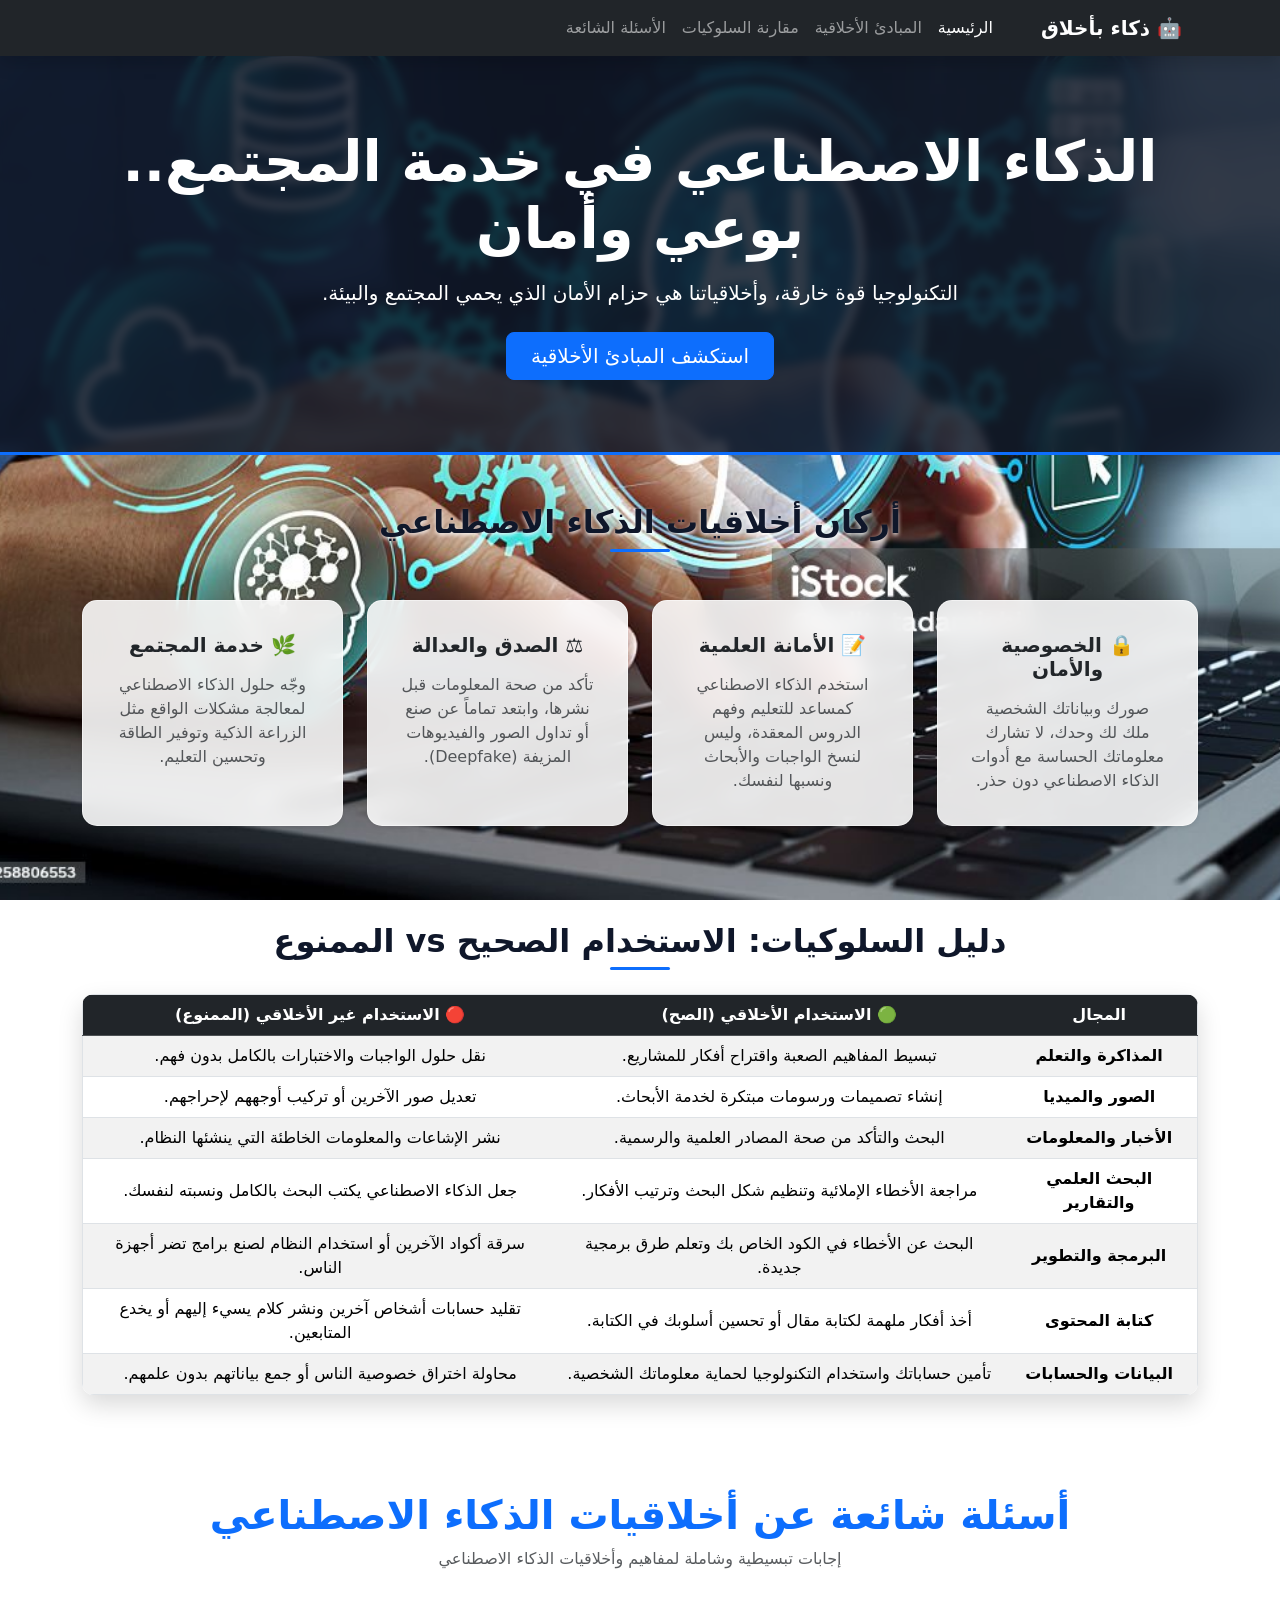
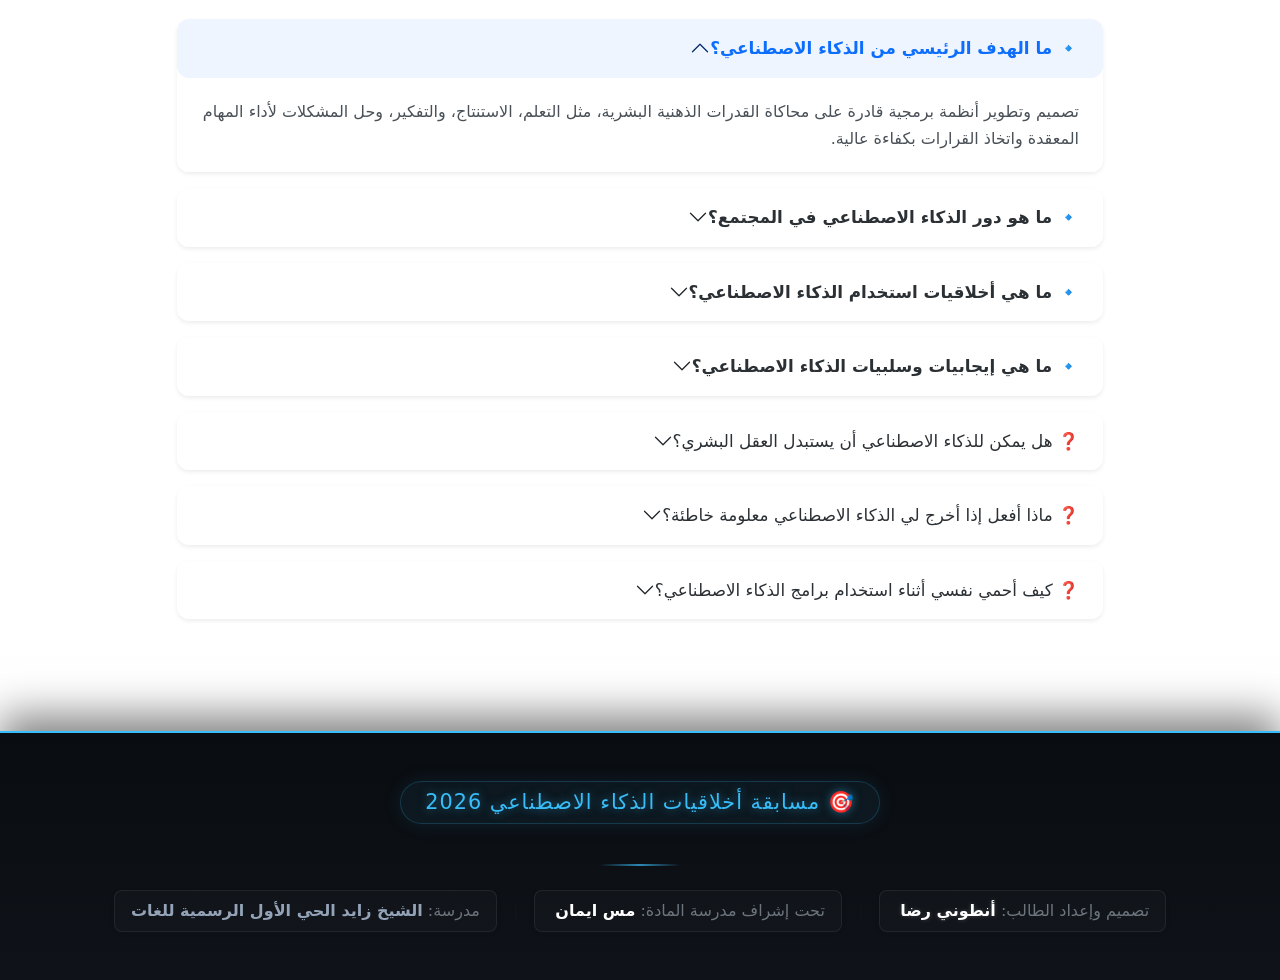
==== index.html @ 87ae719f "Add files via upload" ====
<!DOCTYPE html>
<html lang="ar" dir="rtl">
<head>
    <meta charset="UTF-8">
    <meta name="viewport" content="width=device-width, initial-scale=1.0">
    <title>مسابقة أخلاقيات الذكاء الاصطناعي - ذكاء بأخلاق</title>
    <!-- ملف Bootstrap CSS المحلي -->
    <link rel="stylesheet" href="css/bootstrap.min.css">
    <!-- ملف CSS الخاص بالتعديلات -->
    <link rel="stylesheet" href="style.css">
</head>
<body>

    <!-- 1.(Navbar) -->
    <nav class="navbar navbar-expand-lg navbar-dark bg-dark sticky-top shadow">
        <div class="container">
            <a class="navbar-brand fw-bold">🤖 ذكاء بأخلاق</a>
            <button class="navbar-toggler" type="button" data-bs-toggle="collapse" data-bs-target="#navbarNav">
                <span class="navbar-toggler-icon"></span>
            </button>
            <div class="collapse navbar-collapse" id="navbarNav">
                <ul class="navbar-nav ms-auto">
                    <li class="nav-item"><a class="nav-link active" href="#home">الرئيسية</a></li>
                    <li class="nav-item"><a class="nav-link" href="#principles">المبادئ الأخلاقية</a></li>
                    <li class="nav-item"><a class="nav-link" href="#comparison">مقارنة السلوكيات</a></li>
                    <li class="nav-item"><a class="nav-link" href="#faq">الأسئلة الشائعة</a></li>
                </ul>
            </div>
        </div>
    </nav>

    <!-- 2.(Hero Section) -->
    <header id="home" class="bg-dark text-white text-center py-5">
        <div class="container py-4">
            <h1 class="display-4 fw-bold mb-3">الذكاء الاصطناعي في خدمة المجتمع.. بوعي وأمان</h1>
            <p class="lead mb-4">التكنولوجيا قوة خارقة، وأخلاقياتنا هي حزام الأمان الذي يحمي المجتمع والبيئة.</p>
            <a href="#principles" class="btn btn-primary btn-lg px-4">استكشف المبادئ الأخلاقية</a>
        </div>
    </header>

    <!-- 3.(Cards Section) -->
    <section id="principles" class="py-5 bg-light">
        <div class="container">
            <h2 class="text-center mb-5 fw-bold">أركان أخلاقيات الذكاء الاصطناعي</h2>
            <div class="row g-4">
                <div class="col-md-3 col-sm-6">
                    <div class="card h-100 text-center shadow-sm border-0 p-3">
                        <div class="card-body">
                            <h5 class="card-title fw-bold mb-3">🔒 الخصوصية والأمان</h5>
                            <p class="card-text text-muted">صورك وبياناتك الشخصية ملك لك وحدك، لا تشارك معلوماتك الحساسة مع أدوات الذكاء الاصطناعي دون حذر.</p>
                        </div>
                    </div>
                </div>
                <div class="col-md-3 col-sm-6">
                    <div class="card h-100 text-center shadow-sm border-0 p-3">
                        <div class="card-body">
                            <h5 class="card-title fw-bold mb-3">📝 الأمانة العلمية</h5>
                            <p class="card-text text-muted">استخدم الذكاء الاصطناعي كمساعد للتعليم وفهم الدروس المعقدة، وليس لنسخ الواجبات والأبحاث ونسبها لنفسك.</p>
                        </div>
                    </div>
                </div>
                <div class="col-md-3 col-sm-6">
                    <div class="card h-100 text-center shadow-sm border-0 p-3">
                        <div class="card-body">
                            <h5 class="card-title fw-bold mb-3">⚖️ الصدق والعدالة</h5>
                            <p class="card-text text-muted">تأكد من صحة المعلومات قبل نشرها، وابتعد تماماً عن صنع أو تداول الصور والفيديوهات المزيفة (Deepfake).</p>
                        </div>
                    </div>
                </div>
                <div class="col-md-3 col-sm-6">
                    <div class="card h-100 text-center shadow-sm border-0 p-3">
                        <div class="card-body">
                            <h5 class="card-title fw-bold mb-3">🌿 خدمة المجتمع</h5>
                            <p class="card-text text-muted">وجّه حلول الذكاء الاصطناعي لمعالجة مشكلات الواقع مثل الزراعة الذكية وتوفير الطاقة وتحسين التعليم.</p>
                        </div>
                    </div>
                </div>
            </div>
        </div>
    </section>

    <!-- 4.(Dos & Don'ts Table) -->
 <section id="comparison" class="py-5">
        <div class="container">
            <h2 class="text-center mb-4 fw-bold">دليل السلوكيات: الاستخدام الصحيح vs الممنوع</h2>
            <div class="table-responsive">
                <table class="table table-striped table-hover align-middle border text-center">
                    <thead class="table-dark">
                        <tr>
                            <th>المجال</th>
                            <th>🟢 الاستخدام الأخلاقي (الصح)</th>
                            <th>🔴 الاستخدام غير الأخلاقي (الممنوع)</th>
                        </tr>
                    </thead>
                    <tbody>
                        <tr>
                            <td class="fw-bold">المذاكرة والتعلم</td>
                            <td>تبسيط المفاهيم الصعبة واقتراح أفكار للمشاريع.</td>
                            <td>نقل حلول الواجبات والاختبارات بالكامل بدون فهم.</td>
                        </tr>
                        <tr>
                            <td class="fw-bold">الصور والميديا</td>
                            <td>إنشاء تصميمات ورسومات مبتكرة لخدمة الأبحاث.</td>
                            <td>تعديل صور الآخرين أو تركيب أوجههم لإحراجهم.</td>
                        </tr>
                        <tr>
                            <td class="fw-bold">الأخبار والمعلومات</td>
                            <td>البحث والتأكد من صحة المصادر العلمية والرسمية.</td>
                            <td>نشر الإشاعات والمعلومات الخاطئة التي ينشئها النظام.</td>
                        </tr>
                        <!-- 4. المجال الجديد: البحث العلمي والتقارير -->
                        <tr>
                            <td class="fw-bold">البحث العلمي والتقارير</td>
                            <td>مراجعة الأخطاء الإملائية وتنظيم شكل البحث وترتيب الأفكار.</td>
                            <td>جعل الذكاء الاصطناعي يكتب البحث بالكامل ونسبته لنفسك.</td>
                        </tr>
                        <!-- 5. المجال الجديد: البرمجة وكتابة الكود -->
                        <tr>
                            <td class="fw-bold">البرمجة والتطوير</td>
                            <td>البحث عن الأخطاء في الكود الخاص بك وتعلم طرق برمجية جديدة.</td>
                            <td>سرقة أكواد الآخرين أو استخدام النظام لصنع برامج تضر أجهزة الناس.</td>
                        </tr>
                        <!-- 6. المجال الجديد: كتابة المحتوى والمنشورات -->
                        <tr>
                            <td class="fw-bold">كتابة المحتوى</td>
                            <td>أخذ أفكار ملهمة لكتابة مقال أو تحسين أسلوبك في الكتابة.</td>
                            <td>تقليد حسابات أشخاص آخرين ونشر كلام يسيء إليهم أو يخدع المتابعين.</td>
                        </tr>
                        <!-- 7. المجال الجديد: البيانات الشخصية والحسابات -->
                        <tr>
                            <td class="fw-bold">البيانات والحسابات</td>
                            <td>تأمين حساباتك واستخدام التكنولوجيا لحماية معلوماتك الشخصية.</td>
                            <td>محاولة اختراق خصوصية الناس أو جمع بياناتهم بدون علمهم.</td>
                        </tr>
                    </tbody>
                </table>
            </div>
        </div>
    </section>


    <!-- 5.(Accordion Section) -->
<section id="faq" class="faq-section py-5">
    <div class="container">
        <div class="text-center mb-5">
            <h2 class="fw-bold text-primary display-6">أسئلة شائعة عن أخلاقيات الذكاء الاصطناعي</h2>
            <p class="text-muted">إجابات تبسيطية وشاملة لمفاهيم وأخلاقيات الذكاء الاصطناعي</p>
        </div>

        <div class="row justify-content-center">
            <div class="col-lg-10">
                <div class="accordion faq-accordion" id="faqAccordion">
                    
                    <!-- السؤال الأول -->
                    <div class="accordion-item shadow-sm mb-3">
                        <h3 class="accordion-header" id="headingOne">
                            <button class="accordion-button fw-bold" type="button" data-bs-toggle="collapse" data-bs-target="#collapseOne" aria-expanded="true" aria-controls="collapseOne">
                                🔹 ما الهدف الرئيسي من الذكاء الاصطناعي؟
                            </button>
                        </h3>
                        <div id="collapseOne" class="accordion-collapse collapse show" data-bs-parent="#faqAccordion">
                            <div class="accordion-body">
                                تصميم وتطوير أنظمة برمجية قادرة على محاكاة القدرات الذهنية البشرية، مثل التعلم، الاستنتاج، والتفكير، وحل المشكلات لأداء المهام المعقدة واتخاذ القرارات بكفاءة عالية.
                            </div>
                        </div>
                    </div>

                    <!-- السؤال الثاني -->
                    <div class="accordion-item shadow-sm mb-3">
                        <h3 class="accordion-header" id="headingTwo">
                            <button class="accordion-button collapsed fw-bold" type="button" data-bs-toggle="collapse" data-bs-target="#collapseTwo">
                                🔹 ما هو دور الذكاء الاصطناعي في المجتمع؟
                            </button>
                        </h3>
                        <div id="collapseTwo" class="accordion-collapse collapse" data-bs-parent="#faqAccordion">
                            <div class="accordion-body">
                                يساهم الذكاء الاصطناعي في تطوير وتحسين مجالات عديدة في حياتنا، مثل:
                                <ul class="mt-2">
                                    <li><strong>التعليم:</strong> تقديم وسائل تعليمية تفاعلية وتجربة تعلم مخصصة لكل طالب.</li>
                                    <li><strong>الطب والرعاية الصحية:</strong> المساعدة في التشخيص المبكر للأمراض وتحليل الصور الطبية.</li>
                                    <li><strong>الخدمات والصناعة:</strong> أتمتة الأعمال التكرارية وتحسين سرعة ودقة الإنتاج.</li>
                                </ul>
                            </div>
                        </div>
                    </div>

                    <!-- السؤال الثالث -->
                    <div class="accordion-item shadow-sm mb-3">
                        <h3 class="accordion-header" id="headingThree">
                            <button class="accordion-button collapsed fw-bold" type="button" data-bs-toggle="collapse" data-bs-target="#collapseThree">
                                🔹 ما هي أخلاقيات استخدام الذكاء الاصطناعي؟
                            </button>
                        </h3>
                        <div id="collapseThree" class="accordion-collapse collapse" data-bs-parent="#faqAccordion">
                            <div class="accordion-body">
                                هي المبادئ والقواعد التي تضمن استخدام التكنولوجيا بشكل آمن ومسؤول، وأهمها:
                                <ul class="mt-2">
                                    <li><strong>الخصوصية:</strong> حماية بيانات المستخدمين وعدم مشاركتها دون إذن.</li>
                                    <li><strong>العدالة وعدم التحيز:</strong> تقديم نتائج عادلة لجميع الفئات دون تمييز.</li>
                                    <li><strong>الشفافية والمسؤولية:</strong> وضوح طريقة عمل النظام وتحديد المسؤول عن أخطائه.</li>
                                    <li><strong>الأمانة العلمية:</strong> مراعاة الحقيقة وتجنب نشر المعلومات الخاطئة.</li>
                                </ul>
                            </div>
                        </div>
                    </div>

                    <!-- السؤال الرابع -->
                    <div class="accordion-item shadow-sm mb-3">
                        <h3 class="accordion-header" id="headingFour">
                            <button class="accordion-button collapsed fw-bold" type="button" data-bs-toggle="collapse" data-bs-target="#collapseFour">
                                🔹 ما هي إيجابيات وسلبيات الذكاء الاصطناعي؟
                            </button>
                        </h3>
                        <div id="collapseFour" class="accordion-collapse collapse" data-bs-parent="#faqAccordion">
                            <div class="accordion-body">
                                <p class="mb-2"><strong>الإيجابيات:</strong> السرعة والدقة العالية، معالجة كميات ضخمة من البيانات، وتوفير الوقت والجهد في المهام التكرارية.</p>
                                <p class="mb-0"><strong>السلبيات:</strong> احتمال الاعتماد المفرط عليه مما يقلل التفكير الإبداعي، مخاطر انتهاك الخصوصية، والتأثير على بعض الوظائف التقليدية.</p>
                            </div>
                        </div>
                    </div>

                    <!-- السؤال الخامس -->
                    <div class="accordion-item shadow-sm mb-3">
                        <h3 class="accordion-header" id="headingFive">
                            <button class="accordion-button collapsed" type="button" data-bs-toggle="collapse" data-bs-target="#collapseFive">
                                ❓ هل يمكن للذكاء الاصطناعي أن يستبدل العقل البشري؟
                            </button>
                        </h3>
                        <div id="collapseFive" class="accordion-collapse collapse" data-bs-parent="#faqAccordion">
                            <div class="accordion-body">
                                لا، الذكاء الاصطناعي مجرد أداة تعتمد على البيانات، بينما العقل البشري يمتلك الإبداع والأخلاق والضمير.
                            </div>
                        </div>
                    </div>

                    <!-- السؤال السادس -->
                    <div class="accordion-item shadow-sm mb-3">
                        <h3 class="accordion-header" id="headingSix">
                            <button class="accordion-button collapsed" type="button" data-bs-toggle="collapse" data-bs-target="#collapseSix">
                                ❓ ماذا أفعل إذا أخرج لي الذكاء الاصطناعي معلومة خاطئة؟
                            </button>
                        </h3>
                        <div id="collapseSix" class="accordion-collapse collapse" data-bs-parent="#faqAccordion">
                            <div class="accordion-body">
                                يجب عليك مراجعة المصادر والكتب المدرسية لتصحيح المعلومة فوراً وعدم تداولها.
                            </div>
                        </div>
                    </div>

                    <!-- السؤال السابع -->
                    <div class="accordion-item shadow-sm mb-3">
                        <h3 class="accordion-header" id="headingSeven">
                            <button class="accordion-button collapsed" type="button" data-bs-toggle="collapse" data-bs-target="#collapseSeven">
                                ❓ كيف أحمي نفسي أثناء استخدام برامج الذكاء الاصطناعي؟
                            </button>
                        </h3>
                        <div id="collapseSeven" class="accordion-collapse collapse" data-bs-parent="#faqAccordion">
                            <div class="accordion-body">
                                تجنب إدخال اسمك الكامل، عنوانك، أرقامك السرية، أو صورك الخاصة داخل أي منصة ذكاء اصطناعي.
                            </div>
                        </div>
                    </div>

                </div>
            </div>
        </div>
    </div>
</section>


    <!-- 6. تذييل الصفحة (Footer) -->
<footer class="text-white text-center py-5 mt-5" style="position: relative; z-index: 10; background: linear-gradient(180deg, #090c10 0%, #0f1319 100%); border-top: 2px solid #38bdf8; box-shadow: 0 -15px 40px rgba(0, 0, 0, 0.5); backdrop-filter: blur(10px);">
    <div class="container">
        <!-- عنوان المشروع بتأثير إضاءة النيون المستقبلية وحجم عريض -->
        <div class="mb-4 d-inline-block px-4 py-2 rounded-pill" style="background: rgba(56, 189, 248, 0.06); border: 1px solid rgba(56, 189, 248, 0.2); box-shadow: 0 0 20px rgba(56, 189, 248, 0.1);">
            <h5 class="mb-0 fw-extrabold text-uppercase tracking-wide" style="color: #38bdf8; text-shadow: 0 0 10px rgba(56, 189, 248, 0.5); font-size: 1.3rem; letter-spacing: 1px;">
                🎯 مسابقة أخلاقيات الذكاء الاصطناعي 2026
            </h5>
        </div>
        
        <!-- خط فاصلي جمالي متدرج -->
        <div class="mx-auto my-3" style="width: 80px; height: 2px; background: linear-gradient(90deg, transparent, #38bdf8, transparent); opacity: 0.7;"></div>
        
        <!-- بطاقات التفاصيل المنظمة بتنسيق شيك ومريح جداً للعين -->
        <div class="d-flex flex-wrap justify-content-center align-items-center gap-3 mt-4">
            
            <!-- بطاقة الطالب -->
            <div class="px-3 py-2 rounded-3 shadow-sm text-secondary fs-6" style="background: rgba(255, 255, 255, 0.02); border: 1px solid rgba(255, 255, 255, 0.07); transition: all 0.3s ease;">
                تصميم وإعداد الطالب: <strong class="text-white ms-1 fw-bold" style="color: #ffffff; text-shadow: 0 0 5px rgba(255,255,255,0.2);">أنطوني رضا</strong>
            </div>

            <span class="d-none d-md-inline text-muted opacity-25">|</span>

            <!-- بطاقة المدرسة المعلمة -->
            <div class="px-3 py-2 rounded-3 shadow-sm text-secondary fs-6" style="background: rgba(255, 255, 255, 0.02); border: 1px solid rgba(255, 255, 255, 0.07); transition: all 0.3s ease;">
                تحت إشراف مدرسة المادة: <strong class="text-white ms-1 fw-bold" style="color: #ffffff;">مس ايمان</strong>
            </div>

            <span class="d-none d-md-inline text-muted opacity-25">|</span>

            <!-- بطاقة المدرسة -->
            <div class="px-3 py-2 rounded-3 shadow-sm text-secondary fs-6" style="background: rgba(255, 255, 255, 0.02); border: 1px solid rgba(255, 255, 255, 0.07); transition: all 0.3s ease;">
                مدرسة: <span class="fw-semibold" style="color: #94a3b8;">الشيخ زايد الحي الأول الرسمية للغات</span>
            </div>
            
        </div>
    
    </div>
</footer>



    <!-- ملف Bootstrap JS المحلي -->
    <script src="js/bootstrap.bundle.min.js"></script>
</body>
</html>
---- style.css ----
/* ==========================================
   تنسيقات الصفحة الرئيسية - مسابقة 2026
   ========================================== */

body {
    /* الخروج بنقطتين من مجلد css والدخول لمجلد img لقراءة الصورة بشكل سليم */
    background-image: url('../img/istockphoto-2258806553-1024x1024.jpg') !important;
    background-size: cover !important;
    background-position: center !important;
    background-repeat: no-repeat !important;
    background-attachment: fixed !important; /* تجعل الصورة ثابتة شيك أثناء التمرير */
    min-height: 100vh;
    font-family: system-ui, -apple-system, "Segoe UI", Roboto, Helvetica, Arial, sans-serif;
}

/* تنظيف خلفيات الأقسام الافتراضية لبوتستراب لكي تظهر الصورة من تحتها */
#principles, #comparison, #faq {
    background-color: transparent !important;
}

/* تأثير الطبقة الشفافة الداكنة لقسم الهيدر (Hero Section) لتبرز النصوص */
#home {
    background: rgba(17, 24, 39, 0.85) !important;
    backdrop-filter: blur(5px);
    border-bottom: 3px solid #0d6efd;
}

/* ==========================================
   تأثيرات زجاجية شيك جداً للبطاقات (Cards)
   ========================================== */
.card {
    background: rgba(255, 255, 255, 0.88) !important;
    backdrop-filter: blur(10px) ;
    border: 1px solid rgba(255, 255, 255, 0.5) !important;
    border-radius: 15px !important;
    transition: transform 0.4s cubic-bezier(0.175, 0.885, 0.32, 1.275), box-shadow 0.4s ease !important;
}

/* حركة انسيابية فخمة عند مرور الماوس فوق الكرت */
.card:hover {
    transform: translateY(-8px) scale(1.02);
    box-shadow: 0 15px 30px rgba(0, 0, 0, 0.2) !important;
    background: rgba(255, 255, 255, 0.95) !important;
}

/* ==========================================
   تنسيق الجدول (Table) ليكون مريح للعين ومندمج
   ========================================== */
.table-responsive {
    border-radius: 12px;
    overflow: hidden;
    box-shadow: 0 10px 25px rgba(0, 0, 0, 0.15);
}

.table {
    background-color: rgba(255, 255, 255, 0.93) !important;
    margin-bottom: 0 !important;
}

.table-striped tbody tr:nth-of-type(odd) {
    background-color: rgba(0, 0, 0, 0.02) !important;
}

.table-hover tbody tr:hover {
    background-color: rgba(13, 110, 253, 0.05) !important;
    transition: background-color 0.2s ease;
}

/* ==========================================
   تنسيق العناوين لتبرز بوضوح فوق الخلفية
   ========================================== */
h2.text-center {
    color: #0f172a !important;
    text-shadow: 0 2px 4px rgba(255, 255, 255, 0.9);
    position: relative;
    padding-bottom: 10px;
}

/* خط ديكوري صغير تحت العناوين الرئيسية لشغل محترفين */
h2.text-center::after {
    content: "";
    position: absolute;
    bottom: 0;
    left: 50%;
    transform: translateX(-50%);
    width: 60px;
    height: 3px;
    background-color: #0d6efd;
    border-radius: 2px;
}

.faq-section {
    background-color: #f8f9fa;
}

.faq-accordion .accordion-item {
    border: none !important;
    border-radius: 12px !important;
    overflow: hidden;
    transition: all 0.3s ease;
    background: #ffffff;
}

.faq-accordion .accordion-item:hover {
    transform: translateY(-3px);
    box-shadow: 0 8px 20px rgba(0, 0, 0, 0.08) !important;
}

.faq-accordion .accordion-button {
    font-size: 1.05rem;
    color: #2b3035;
    background-color: #ffffff;
    padding: 1.2rem 1.5rem;
    border-radius: 12px !important;
    box-shadow: none !important;
}

.faq-accordion .accordion-button:not(.collapsed) {
    color: #0d6efd;
    background-color: #eef5ff;
    font-weight: bold;
}

.faq-accordion .accordion-body {
    padding: 1.25rem 1.5rem;
    font-size: 1rem;
    color: #495057;
    line-height: 1.7;
    background-color: #ffffff;
}

.faq-accordion .accordion-body ul {
    padding-right: 1.2rem;
    margin-bottom: 0;
}

.faq-accordion .accordion-body ul li {
    margin-bottom: 0.5rem;
}
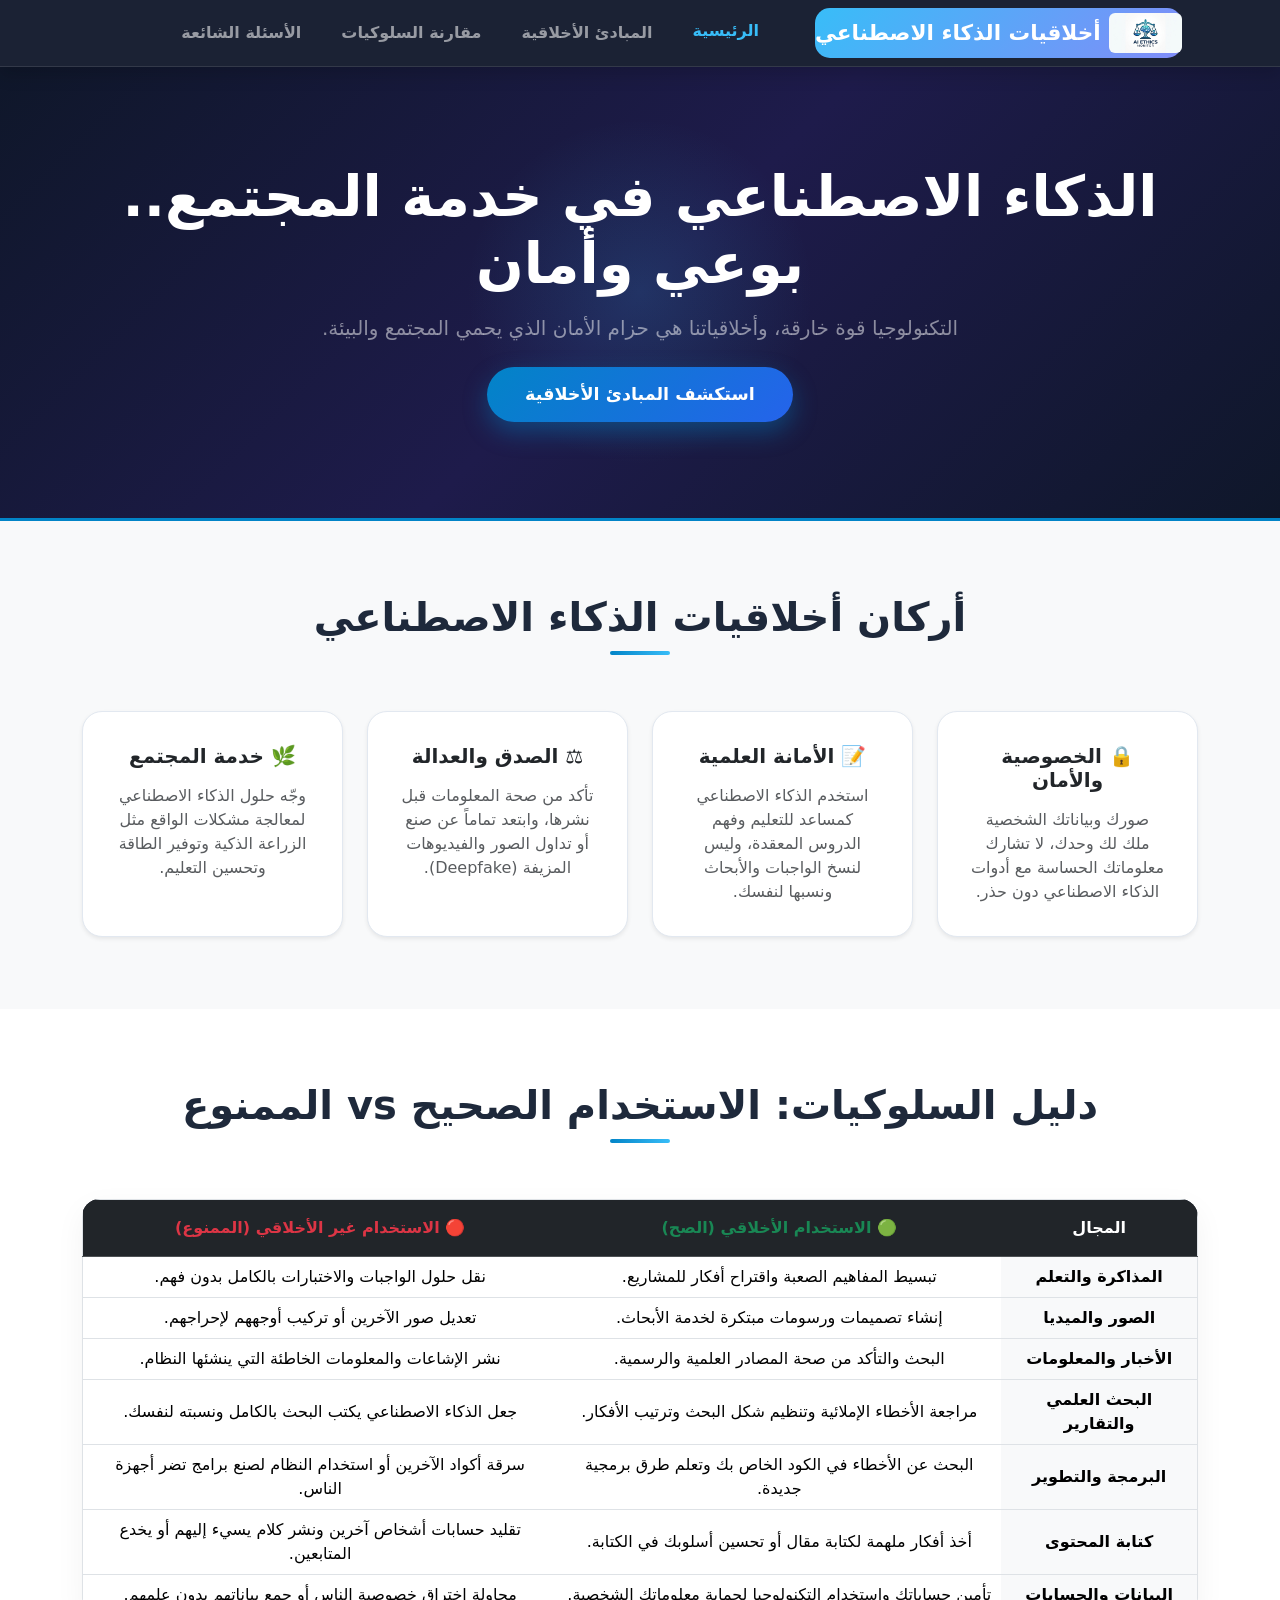
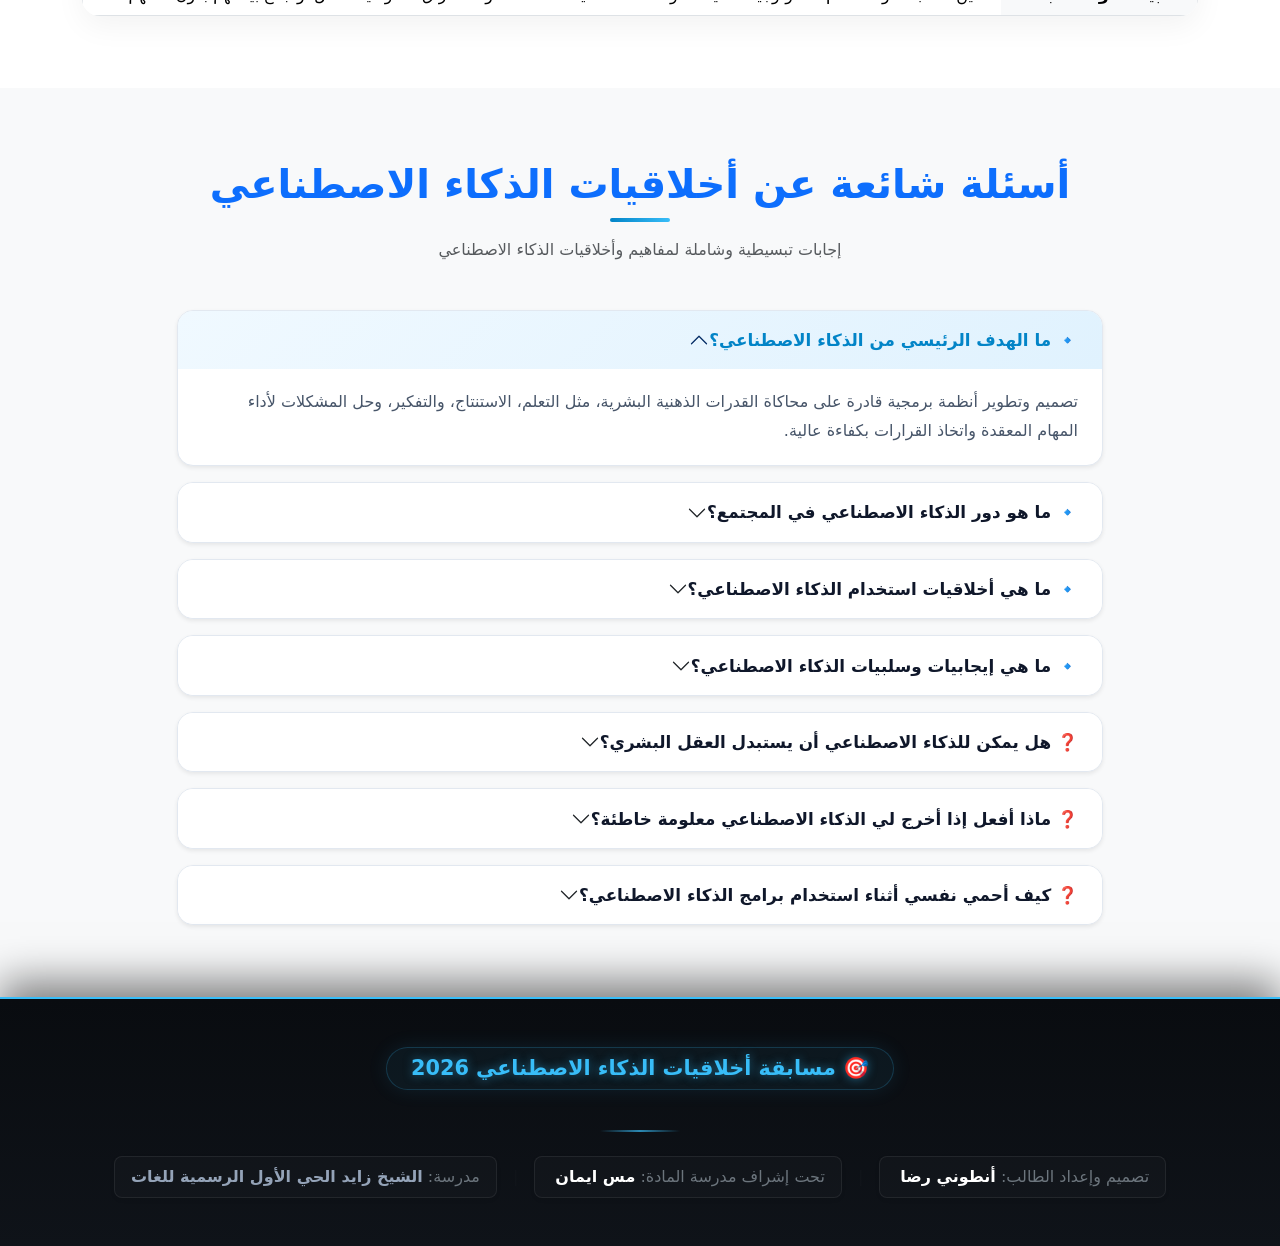
==== commit b3cd2440: "Add files via upload" ====
--- a/index.html
+++ b/index.html
@@ -4,44 +4,56 @@
     <meta charset="UTF-8">
     <meta name="viewport" content="width=device-width, initial-scale=1.0">
     <title>مسابقة أخلاقيات الذكاء الاصطناعي - ذكاء بأخلاق</title>
-    <!-- ملف Bootstrap CSS المحلي -->
     <link rel="stylesheet" href="css/bootstrap.min.css">
-    <!-- ملف CSS الخاص بالتعديلات -->
     <link rel="stylesheet" href="style.css">
+    <meta property="og:type" content="website">
+  <meta property="og:title" content="مسابقة أخلاقيات الذكاء الاصطناعي">
+  <meta property="og:description" content="شرح مختصر ومباشر يظهر تحت عنوان الموقع عند مشاركة اللينك.">
+  <meta property="og:image" content="img/1dabd346-ee70-464e-b8fa-806f057bb779.jpeg">
 </head>
 <body>
 
-    <!-- 1.(Navbar) -->
-    <nav class="navbar navbar-expand-lg navbar-dark bg-dark sticky-top shadow">
-        <div class="container">
-            <a class="navbar-brand fw-bold">🤖 ذكاء بأخلاق</a>
-            <button class="navbar-toggler" type="button" data-bs-toggle="collapse" data-bs-target="#navbarNav">
-                <span class="navbar-toggler-icon"></span>
-            </button>
-            <div class="collapse navbar-collapse" id="navbarNav">
-                <ul class="navbar-nav ms-auto">
-                    <li class="nav-item"><a class="nav-link active" href="#home">الرئيسية</a></li>
-                    <li class="nav-item"><a class="nav-link" href="#principles">المبادئ الأخلاقية</a></li>
-                    <li class="nav-item"><a class="nav-link" href="#comparison">مقارنة السلوكيات</a></li>
-                    <li class="nav-item"><a class="nav-link" href="#faq">الأسئلة الشائعة</a></li>
-                </ul>
-            </div>
-        </div>
-    </nav>
-
-    <!-- 2.(Hero Section) -->
+    <!-- 1. (Navbar) -->
+<nav class="navbar navbar-expand-lg navbar-dark bg-dark sticky-top shadow">
+    <div class="container">
+        <!-- اللوجو مع اسم الموقع -->
+        <a class="navbar-brand fw-bold d-flex align-items-center gap-2" href="#home">
+            <img src="img/1dabd346-ee70-464e-b8fa-806f057bb779.jpeg" alt="شعار ذكاء بأخلاق" height="40" class="d-inline-block align-text-top rounded">
+            <span>أخلاقيات الذكاء الاصطناعي</span>
+        </a>
+
+        <button class="navbar-toggler border-0" type="button" data-bs-toggle="collapse" data-bs-target="#navbarNav">
+            <span class="navbar-toggler-icon"></span>
+        </button>
+
+        <div class="collapse navbar-collapse" id="navbarNav">
+            <ul class="navbar-nav ms-auto gap-2">
+                <li class="nav-item"><a class="nav-link active px-3 rounded-pill" href="#home">الرئيسية</a></li>
+                <li class="nav-item"><a class="nav-link px-3 rounded-pill" href="#principles">المبادئ الأخلاقية</a></li>
+                <li class="nav-item"><a class="nav-link px-3 rounded-pill" href="#comparison">مقارنة السلوكيات</a></li>
+                <li class="nav-item"><a class="nav-link px-3 rounded-pill" href="#faq">الأسئلة الشائعة</a></li>
+            </ul>
+        </div>
+    </div>
+</nav>
+
+    <!-- 2. (Hero Section) -->
     <header id="home" class="bg-dark text-white text-center py-5">
+        <div class="container py-5 position-relative" style="z-index: 2;">
+            <h1 class="display-4 fw-bold mb-3 text-white">الذكاء الاصطناعي في خدمة المجتمع.. بوعي وأمان</h1>
+            <p class="lead mb-4 text-white-50 mx-auto" style="max-width: 750px;">التكنولوجيا قوة خارقة، وأخلاقياتنا هي حزام الأمان الذي يحمي المجتمع والبيئة.</p>
+            <a href="principles.html" class="shadow__btn">
+                استكشف المبادئ الأخلاقية
+            </a>
+        </div>
+    </header>
+
+    <!-- 3. (Cards Section) -->
+    <section id="principles" class="py-5 bg-light">
         <div class="container py-4">
-            <h1 class="display-4 fw-bold mb-3">الذكاء الاصطناعي في خدمة المجتمع.. بوعي وأمان</h1>
-            <p class="lead mb-4">التكنولوجيا قوة خارقة، وأخلاقياتنا هي حزام الأمان الذي يحمي المجتمع والبيئة.</p>
-            <a href="#principles" class="btn btn-primary btn-lg px-4">استكشف المبادئ الأخلاقية</a>
-        </div>
-    </header>
-
-    <!-- 3.(Cards Section) -->
-    <section id="principles" class="py-5 bg-light">
-        <div class="container">
-            <h2 class="text-center mb-5 fw-bold">أركان أخلاقيات الذكاء الاصطناعي</h2>
+            <div class="text-center mb-5">
+                <h2 class="fw-bold display-6">أركان أخلاقيات الذكاء الاصطناعي</h2>
+            </div>
             <div class="row g-4">
                 <div class="col-md-3 col-sm-6">
                     <div class="card h-100 text-center shadow-sm border-0 p-3">
@@ -79,56 +91,54 @@
         </div>
     </section>
 
-    <!-- 4.(Dos & Don'ts Table) -->
- <section id="comparison" class="py-5">
-        <div class="container">
-            <h2 class="text-center mb-4 fw-bold">دليل السلوكيات: الاستخدام الصحيح vs الممنوع</h2>
+    <!-- 4. (Dos & Don'ts Table) -->
+    <section id="comparison" class="py-5 bg-white">
+        <div class="container py-4">
+            <div class="text-center mb-5">
+                <h2 class="fw-bold display-6">دليل السلوكيات: الاستخدام الصحيح vs الممنوع</h2>
+            </div>
             <div class="table-responsive">
-                <table class="table table-striped table-hover align-middle border text-center">
+                <table class="table table-hover align-middle border text-center mb-0">
                     <thead class="table-dark">
                         <tr>
-                            <th>المجال</th>
-                            <th>🟢 الاستخدام الأخلاقي (الصح)</th>
-                            <th>🔴 الاستخدام غير الأخلاقي (الممنوع)</th>
+                            <th class="py-3">المجال</th>
+                            <th class="py-3 text-success">🟢 الاستخدام الأخلاقي (الصح)</th>
+                            <th class="py-3 text-danger">🔴 الاستخدام غير الأخلاقي (الممنوع)</th>
                         </tr>
                     </thead>
-                    <tbody>
-                        <tr>
-                            <td class="fw-bold">المذاكرة والتعلم</td>
+                    <tbody class="fs-6">
+                        <tr>
+                            <td class="fw-bold bg-light">المذاكرة والتعلم</td>
                             <td>تبسيط المفاهيم الصعبة واقتراح أفكار للمشاريع.</td>
                             <td>نقل حلول الواجبات والاختبارات بالكامل بدون فهم.</td>
                         </tr>
                         <tr>
-                            <td class="fw-bold">الصور والميديا</td>
+                            <td class="fw-bold bg-light">الصور والميديا</td>
                             <td>إنشاء تصميمات ورسومات مبتكرة لخدمة الأبحاث.</td>
                             <td>تعديل صور الآخرين أو تركيب أوجههم لإحراجهم.</td>
                         </tr>
                         <tr>
-                            <td class="fw-bold">الأخبار والمعلومات</td>
+                            <td class="fw-bold bg-light">الأخبار والمعلومات</td>
                             <td>البحث والتأكد من صحة المصادر العلمية والرسمية.</td>
                             <td>نشر الإشاعات والمعلومات الخاطئة التي ينشئها النظام.</td>
                         </tr>
-                        <!-- 4. المجال الجديد: البحث العلمي والتقارير -->
-                        <tr>
-                            <td class="fw-bold">البحث العلمي والتقارير</td>
+                        <tr>
+                            <td class="fw-bold bg-light">البحث العلمي والتقارير</td>
                             <td>مراجعة الأخطاء الإملائية وتنظيم شكل البحث وترتيب الأفكار.</td>
                             <td>جعل الذكاء الاصطناعي يكتب البحث بالكامل ونسبته لنفسك.</td>
                         </tr>
-                        <!-- 5. المجال الجديد: البرمجة وكتابة الكود -->
-                        <tr>
-                            <td class="fw-bold">البرمجة والتطوير</td>
+                        <tr>
+                            <td class="fw-bold bg-light">البرمجة والتطوير</td>
                             <td>البحث عن الأخطاء في الكود الخاص بك وتعلم طرق برمجية جديدة.</td>
                             <td>سرقة أكواد الآخرين أو استخدام النظام لصنع برامج تضر أجهزة الناس.</td>
                         </tr>
-                        <!-- 6. المجال الجديد: كتابة المحتوى والمنشورات -->
-                        <tr>
-                            <td class="fw-bold">كتابة المحتوى</td>
+                        <tr>
+                            <td class="fw-bold bg-light">كتابة المحتوى</td>
                             <td>أخذ أفكار ملهمة لكتابة مقال أو تحسين أسلوبك في الكتابة.</td>
                             <td>تقليد حسابات أشخاص آخرين ونشر كلام يسيء إليهم أو يخدع المتابعين.</td>
                         </tr>
-                        <!-- 7. المجال الجديد: البيانات الشخصية والحسابات -->
-                        <tr>
-                            <td class="fw-bold">البيانات والحسابات</td>
+                        <tr>
+                            <td class="fw-bold bg-light">البيانات والحسابات</td>
                             <td>تأمين حساباتك واستخدام التكنولوجيا لحماية معلوماتك الشخصية.</td>
                             <td>محاولة اختراق خصوصية الناس أو جمع بياناتهم بدون علمهم.</td>
                         </tr>
@@ -138,177 +148,166 @@
         </div>
     </section>
 
-
-    <!-- 5.(Accordion Section) -->
-<section id="faq" class="faq-section py-5">
-    <div class="container">
-        <div class="text-center mb-5">
-            <h2 class="fw-bold text-primary display-6">أسئلة شائعة عن أخلاقيات الذكاء الاصطناعي</h2>
-            <p class="text-muted">إجابات تبسيطية وشاملة لمفاهيم وأخلاقيات الذكاء الاصطناعي</p>
-        </div>
-
-        <div class="row justify-content-center">
-            <div class="col-lg-10">
-                <div class="accordion faq-accordion" id="faqAccordion">
-                    
-                    <!-- السؤال الأول -->
-                    <div class="accordion-item shadow-sm mb-3">
-                        <h3 class="accordion-header" id="headingOne">
-                            <button class="accordion-button fw-bold" type="button" data-bs-toggle="collapse" data-bs-target="#collapseOne" aria-expanded="true" aria-controls="collapseOne">
-                                🔹 ما الهدف الرئيسي من الذكاء الاصطناعي؟
-                            </button>
-                        </h3>
-                        <div id="collapseOne" class="accordion-collapse collapse show" data-bs-parent="#faqAccordion">
-                            <div class="accordion-body">
-                                تصميم وتطوير أنظمة برمجية قادرة على محاكاة القدرات الذهنية البشرية، مثل التعلم، الاستنتاج، والتفكير، وحل المشكلات لأداء المهام المعقدة واتخاذ القرارات بكفاءة عالية.
-                            </div>
-                        </div>
-                    </div>
-
-                    <!-- السؤال الثاني -->
-                    <div class="accordion-item shadow-sm mb-3">
-                        <h3 class="accordion-header" id="headingTwo">
-                            <button class="accordion-button collapsed fw-bold" type="button" data-bs-toggle="collapse" data-bs-target="#collapseTwo">
-                                🔹 ما هو دور الذكاء الاصطناعي في المجتمع؟
-                            </button>
-                        </h3>
-                        <div id="collapseTwo" class="accordion-collapse collapse" data-bs-parent="#faqAccordion">
-                            <div class="accordion-body">
-                                يساهم الذكاء الاصطناعي في تطوير وتحسين مجالات عديدة في حياتنا، مثل:
-                                <ul class="mt-2">
-                                    <li><strong>التعليم:</strong> تقديم وسائل تعليمية تفاعلية وتجربة تعلم مخصصة لكل طالب.</li>
-                                    <li><strong>الطب والرعاية الصحية:</strong> المساعدة في التشخيص المبكر للأمراض وتحليل الصور الطبية.</li>
-                                    <li><strong>الخدمات والصناعة:</strong> أتمتة الأعمال التكرارية وتحسين سرعة ودقة الإنتاج.</li>
-                                </ul>
-                            </div>
-                        </div>
-                    </div>
-
-                    <!-- السؤال الثالث -->
-                    <div class="accordion-item shadow-sm mb-3">
-                        <h3 class="accordion-header" id="headingThree">
-                            <button class="accordion-button collapsed fw-bold" type="button" data-bs-toggle="collapse" data-bs-target="#collapseThree">
-                                🔹 ما هي أخلاقيات استخدام الذكاء الاصطناعي؟
-                            </button>
-                        </h3>
-                        <div id="collapseThree" class="accordion-collapse collapse" data-bs-parent="#faqAccordion">
-                            <div class="accordion-body">
-                                هي المبادئ والقواعد التي تضمن استخدام التكنولوجيا بشكل آمن ومسؤول، وأهمها:
-                                <ul class="mt-2">
-                                    <li><strong>الخصوصية:</strong> حماية بيانات المستخدمين وعدم مشاركتها دون إذن.</li>
-                                    <li><strong>العدالة وعدم التحيز:</strong> تقديم نتائج عادلة لجميع الفئات دون تمييز.</li>
-                                    <li><strong>الشفافية والمسؤولية:</strong> وضوح طريقة عمل النظام وتحديد المسؤول عن أخطائه.</li>
-                                    <li><strong>الأمانة العلمية:</strong> مراعاة الحقيقة وتجنب نشر المعلومات الخاطئة.</li>
-                                </ul>
-                            </div>
-                        </div>
-                    </div>
-
-                    <!-- السؤال الرابع -->
-                    <div class="accordion-item shadow-sm mb-3">
-                        <h3 class="accordion-header" id="headingFour">
-                            <button class="accordion-button collapsed fw-bold" type="button" data-bs-toggle="collapse" data-bs-target="#collapseFour">
-                                🔹 ما هي إيجابيات وسلبيات الذكاء الاصطناعي؟
-                            </button>
-                        </h3>
-                        <div id="collapseFour" class="accordion-collapse collapse" data-bs-parent="#faqAccordion">
-                            <div class="accordion-body">
-                                <p class="mb-2"><strong>الإيجابيات:</strong> السرعة والدقة العالية، معالجة كميات ضخمة من البيانات، وتوفير الوقت والجهد في المهام التكرارية.</p>
-                                <p class="mb-0"><strong>السلبيات:</strong> احتمال الاعتماد المفرط عليه مما يقلل التفكير الإبداعي، مخاطر انتهاك الخصوصية، والتأثير على بعض الوظائف التقليدية.</p>
-                            </div>
-                        </div>
-                    </div>
-
-                    <!-- السؤال الخامس -->
-                    <div class="accordion-item shadow-sm mb-3">
-                        <h3 class="accordion-header" id="headingFive">
-                            <button class="accordion-button collapsed" type="button" data-bs-toggle="collapse" data-bs-target="#collapseFive">
-                                ❓ هل يمكن للذكاء الاصطناعي أن يستبدل العقل البشري؟
-                            </button>
-                        </h3>
-                        <div id="collapseFive" class="accordion-collapse collapse" data-bs-parent="#faqAccordion">
-                            <div class="accordion-body">
-                                لا، الذكاء الاصطناعي مجرد أداة تعتمد على البيانات، بينما العقل البشري يمتلك الإبداع والأخلاق والضمير.
-                            </div>
-                        </div>
-                    </div>
-
-                    <!-- السؤال السادس -->
-                    <div class="accordion-item shadow-sm mb-3">
-                        <h3 class="accordion-header" id="headingSix">
-                            <button class="accordion-button collapsed" type="button" data-bs-toggle="collapse" data-bs-target="#collapseSix">
-                                ❓ ماذا أفعل إذا أخرج لي الذكاء الاصطناعي معلومة خاطئة؟
-                            </button>
-                        </h3>
-                        <div id="collapseSix" class="accordion-collapse collapse" data-bs-parent="#faqAccordion">
-                            <div class="accordion-body">
-                                يجب عليك مراجعة المصادر والكتب المدرسية لتصحيح المعلومة فوراً وعدم تداولها.
-                            </div>
-                        </div>
-                    </div>
-
-                    <!-- السؤال السابع -->
-                    <div class="accordion-item shadow-sm mb-3">
-                        <h3 class="accordion-header" id="headingSeven">
-                            <button class="accordion-button collapsed" type="button" data-bs-toggle="collapse" data-bs-target="#collapseSeven">
-                                ❓ كيف أحمي نفسي أثناء استخدام برامج الذكاء الاصطناعي؟
-                            </button>
-                        </h3>
-                        <div id="collapseSeven" class="accordion-collapse collapse" data-bs-parent="#faqAccordion">
-                            <div class="accordion-body">
-                                تجنب إدخال اسمك الكامل، عنوانك، أرقامك السرية، أو صورك الخاصة داخل أي منصة ذكاء اصطناعي.
-                            </div>
-                        </div>
-                    </div>
-
-                </div>
-            </div>
-        </div>
-    </div>
-</section>
-
+    <!-- 5. (Accordion Section) -->
+    <section id="faq" class="faq-section py-5 bg-light">
+        <div class="container py-4">
+            <div class="text-center mb-5">
+                <h2 class="fw-bold text-primary display-6">أسئلة شائعة عن أخلاقيات الذكاء الاصطناعي</h2>
+                <p class="text-muted mt-2">إجابات تبسيطية وشاملة لمفاهيم وأخلاقيات الذكاء الاصطناعي</p>
+            </div>
+
+            <div class="row justify-content-center">
+                <div class="col-lg-10">
+                    <div class="accordion faq-accordion d-flex flex-column gap-3" id="faqAccordion">
+                        
+                        <!-- السؤال الأول -->
+                        <div class="accordion-item shadow-sm">
+                            <h3 class="accordion-header" id="headingOne">
+                                <button class="accordion-button fw-bold" type="button" data-bs-toggle="collapse" data-bs-target="#collapseOne" aria-expanded="true" aria-controls="collapseOne">
+                                    🔹 ما الهدف الرئيسي من الذكاء الاصطناعي؟
+                                </button>
+                            </h3>
+                            <div id="collapseOne" class="accordion-collapse collapse show" data-bs-parent="#faqAccordion">
+                                <div class="accordion-body">
+                                    تصميم وتطوير أنظمة برمجية قادرة على محاكاة القدرات الذهنية البشرية، مثل التعلم، الاستنتاج، والتفكير، وحل المشكلات لأداء المهام المعقدة واتخاذ القرارات بكفاءة عالية.
+                                </div>
+                            </div>
+                        </div>
+
+                        <!-- السؤال الثاني -->
+                        <div class="accordion-item shadow-sm">
+                            <h3 class="accordion-header" id="headingTwo">
+                                <button class="accordion-button collapsed fw-bold" type="button" data-bs-toggle="collapse" data-bs-target="#collapseTwo">
+                                    🔹 ما هو دور الذكاء الاصطناعي في المجتمع؟
+                                </button>
+                            </h3>
+                            <div id="collapseTwo" class="accordion-collapse collapse" data-bs-parent="#faqAccordion">
+                                <div class="accordion-body">
+                                    يساهم الذكاء الاصطناعي في تطوير وتحسين مجالات عديدة في حياتنا، مثل:
+                                    <ul class="mt-2 mb-0">
+                                        <li><strong>التعليم:</strong> تقديم وسائل تعليمية تفاعلية وتجربة تعلم مخصصة لكل طالب.</li>
+                                        <li><strong>الطب والرعاية الصحية:</strong> المساعدة في التشخيص المبكر للأمراض وتحليل الصور الطبية.</li>
+                                        <li><strong>الخدمات والصناعة:</strong> أتمتة الأعمال التكرارية وتحسين سرعة ودقة الإنتاج.</li>
+                                    </ul>
+                                </div>
+                            </div>
+                        </div>
+
+                        <!-- السؤال الثالث -->
+                        <div class="accordion-item shadow-sm">
+                            <h3 class="accordion-header" id="headingThree">
+                                <button class="accordion-button collapsed fw-bold" type="button" data-bs-toggle="collapse" data-bs-target="#collapseThree">
+                                    🔹 ما هي أخلاقيات استخدام الذكاء الاصطناعي؟
+                                </button>
+                            </h3>
+                            <div id="collapseThree" class="accordion-collapse collapse" data-bs-parent="#faqAccordion">
+                                <div class="accordion-body">
+                                    هي المبادئ والقواعد التي تضمن استخدام التكنولوجيا بشكل آمن ومسؤول، وأهمها:
+                                    <ul class="mt-2 mb-0">
+                                        <li><strong>الخصوصية:</strong> حماية بيانات المستخدمين وعدم مشاركتها دون إذن.</li>
+                                        <li><strong>العدالة وعدم التحيز:</strong> تقديم نتائج عادلة لجميع الفئات دون تمييز.</li>
+                                        <li><strong>الشفافية والمسؤولية:</strong> وضوح طريقة عمل النظام وتحديد المسؤول عن أخطائه.</li>
+                                        <li><strong>الأمانة العلمية:</strong> مراعاة الحقيقة وتجنب نشر المعلومات الخاطئة.</li>
+                                    </ul>
+                                </div>
+                            </div>
+                        </div>
+
+                        <!-- السؤال الرابع -->
+                        <div class="accordion-item shadow-sm">
+                            <h3 class="accordion-header" id="headingFour">
+                                <button class="accordion-button collapsed fw-bold" type="button" data-bs-toggle="collapse" data-bs-target="#collapseFour">
+                                    🔹 ما هي إيجابيات وسلبيات الذكاء الاصطناعي؟
+                                </button>
+                            </h3>
+                            <div id="collapseFour" class="accordion-collapse collapse" data-bs-parent="#faqAccordion">
+                                <div class="accordion-body">
+                                    <p class="mb-2"><strong>الإيجابيات:</strong> السرعة والدقة العالية، معالجة كميات ضخمة من البيانات، وتوفير الوقت والجهد في المهام التكرارية.</p>
+                                    <p class="mb-0"><strong>السلبيات:</strong> احتمال الاعتماد المفرط عليه مما يقلل التفكير الإبداعي، مخاطر انتهاك الخصوصية، والتأثير على بعض الوظائف التقليدية.</p>
+                                </div>
+                            </div>
+                        </div>
+
+                        <!-- السؤال الخامس -->
+                        <div class="accordion-item shadow-sm">
+                            <h3 class="accordion-header" id="headingFive">
+                                <button class="accordion-button collapsed fw-bold" type="button" data-bs-toggle="collapse" data-bs-target="#collapseFive">
+                                    ❓ هل يمكن للذكاء الاصطناعي أن يستبدل العقل البشري؟
+                                </button>
+                            </h3>
+                            <div id="collapseFive" class="accordion-collapse collapse" data-bs-parent="#faqAccordion">
+                                <div class="accordion-body">
+                                    لا، الذكاء الاصطناعي مجرد أداة تعتمد على البيانات، بينما العقل البشري يمتلك الإبداع والأخلاق والضمير.
+                                </div>
+                            </div>
+                        </div>
+
+                        <!-- السؤال السادس -->
+                        <div class="accordion-item shadow-sm">
+                            <h3 class="accordion-header" id="headingSix">
+                                <button class="accordion-button collapsed fw-bold" type="button" data-bs-toggle="collapse" data-bs-target="#collapseSix">
+                                    ❓ ماذا أفعل إذا أخرج لي الذكاء الاصطناعي معلومة خاطئة؟
+                                </button>
+                            </h3>
+                            <div id="collapseSix" class="accordion-collapse collapse" data-bs-parent="#faqAccordion">
+                                <div class="accordion-body">
+                                    يجب عليك مراجعة المصادر والكتب المدرسية لتصحيح المعلومة فوراً وعدم تداولها.
+                                </div>
+                            </div>
+                        </div>
+
+                        <!-- السؤال السابع -->
+                        <div class="accordion-item shadow-sm">
+                            <h3 class="accordion-header" id="headingSeven">
+                                <button class="accordion-button collapsed fw-bold" type="button" data-bs-toggle="collapse" data-bs-target="#collapseSeven">
+                                    ❓ كيف أحمي نفسي أثناء استخدام برامج الذكاء الاصطناعي؟
+                                </button>
+                            </h3>
+                            <div id="collapseSeven" class="accordion-collapse collapse" data-bs-parent="#faqAccordion">
+                                <div class="accordion-body">
+                                    تجنب إدخال اسمك الكامل، عنوانك، أرقامك السرية، أو صورك الخاصة داخل أي منصة ذكاء اصطناعي.
+                                </div>
+                            </div>
+                        </div>
+
+                    </div>
+                </div>
+            </div>
+        </div>
+    </section>
 
     <!-- 6. تذييل الصفحة (Footer) -->
-<footer class="text-white text-center py-5 mt-5" style="position: relative; z-index: 10; background: linear-gradient(180deg, #090c10 0%, #0f1319 100%); border-top: 2px solid #38bdf8; box-shadow: 0 -15px 40px rgba(0, 0, 0, 0.5); backdrop-filter: blur(10px);">
-    <div class="container">
-        <!-- عنوان المشروع بتأثير إضاءة النيون المستقبلية وحجم عريض -->
-        <div class="mb-4 d-inline-block px-4 py-2 rounded-pill" style="background: rgba(56, 189, 248, 0.06); border: 1px solid rgba(56, 189, 248, 0.2); box-shadow: 0 0 20px rgba(56, 189, 248, 0.1);">
-            <h5 class="mb-0 fw-extrabold text-uppercase tracking-wide" style="color: #38bdf8; text-shadow: 0 0 10px rgba(56, 189, 248, 0.5); font-size: 1.3rem; letter-spacing: 1px;">
-                🎯 مسابقة أخلاقيات الذكاء الاصطناعي 2026
-            </h5>
-        </div>
-        
-        <!-- خط فاصلي جمالي متدرج -->
-        <div class="mx-auto my-3" style="width: 80px; height: 2px; background: linear-gradient(90deg, transparent, #38bdf8, transparent); opacity: 0.7;"></div>
-        
-        <!-- بطاقات التفاصيل المنظمة بتنسيق شيك ومريح جداً للعين -->
-        <div class="d-flex flex-wrap justify-content-center align-items-center gap-3 mt-4">
+    <footer class="text-white text-center py-5" style="position: relative; z-index: 10; background: linear-gradient(180deg, #090c10 0%, #0f1319 100%); border-top: 2px solid #38bdf8; box-shadow: 0 -15px 40px rgba(0, 0, 0, 0.5); backdrop-filter: blur(10px);">
+        <div class="container">
+            <div class="mb-4 d-inline-block px-4 py-2 rounded-pill" style="background: rgba(56, 189, 248, 0.06); border: 1px solid rgba(56, 189, 248, 0.2); box-shadow: 0 0 20px rgba(56, 189, 248, 0.1);">
+                <h5 class="mb-0 fw-bold text-uppercase tracking-wide" style="color: #38bdf8; text-shadow: 0 0 10px rgba(56, 189, 248, 0.5); font-size: 1.3rem;">
+                    🎯 مسابقة أخلاقيات الذكاء الاصطناعي 2026
+                </h5>
+            </div>
             
-            <!-- بطاقة الطالب -->
-            <div class="px-3 py-2 rounded-3 shadow-sm text-secondary fs-6" style="background: rgba(255, 255, 255, 0.02); border: 1px solid rgba(255, 255, 255, 0.07); transition: all 0.3s ease;">
-                تصميم وإعداد الطالب: <strong class="text-white ms-1 fw-bold" style="color: #ffffff; text-shadow: 0 0 5px rgba(255,255,255,0.2);">أنطوني رضا</strong>
-            </div>
-
-            <span class="d-none d-md-inline text-muted opacity-25">|</span>
-
-            <!-- بطاقة المدرسة المعلمة -->
-            <div class="px-3 py-2 rounded-3 shadow-sm text-secondary fs-6" style="background: rgba(255, 255, 255, 0.02); border: 1px solid rgba(255, 255, 255, 0.07); transition: all 0.3s ease;">
-                تحت إشراف مدرسة المادة: <strong class="text-white ms-1 fw-bold" style="color: #ffffff;">مس ايمان</strong>
-            </div>
-
-            <span class="d-none d-md-inline text-muted opacity-25">|</span>
-
-            <!-- بطاقة المدرسة -->
-            <div class="px-3 py-2 rounded-3 shadow-sm text-secondary fs-6" style="background: rgba(255, 255, 255, 0.02); border: 1px solid rgba(255, 255, 255, 0.07); transition: all 0.3s ease;">
-                مدرسة: <span class="fw-semibold" style="color: #94a3b8;">الشيخ زايد الحي الأول الرسمية للغات</span>
-            </div>
+            <div class="mx-auto my-3" style="width: 80px; height: 2px; background: linear-gradient(90deg, transparent, #38bdf8, transparent); opacity: 0.7;"></div>
             
-        </div>
-    
-    </div>
-</footer>
-
-
+            <div class="d-flex flex-wrap justify-content-center align-items-center gap-3 mt-4">
+                
+                <div class="px-3 py-2 rounded-3 shadow-sm text-secondary fs-6" style="background: rgba(255, 255, 255, 0.02); border: 1px solid rgba(255, 255, 255, 0.07);">
+                    تصميم وإعداد الطالب: <strong class="text-white ms-1 fw-bold" style="color: #ffffff;">أنطوني رضا</strong>
+                </div>
+
+                <span class="d-none d-md-inline text-muted opacity-25">|</span>
+
+                <div class="px-3 py-2 rounded-3 shadow-sm text-secondary fs-6" style="background: rgba(255, 255, 255, 0.02); border: 1px solid rgba(255, 255, 255, 0.07);">
+                    تحت إشراف مدرسة المادة: <strong class="text-white ms-1 fw-bold" style="color: #ffffff;">مس ايمان</strong>
+                </div>
+
+                <span class="d-none d-md-inline text-muted opacity-25">|</span>
+
+                <div class="px-3 py-2 rounded-3 shadow-sm text-secondary fs-6" style="background: rgba(255, 255, 255, 0.02); border: 1px solid rgba(255, 255, 255, 0.07);">
+                    مدرسة: <span class="fw-semibold" style="color: #94a3b8;">الشيخ زايد الحي الأول الرسمية للغات</span>
+                </div>
+                
+            </div>
+        </div>
+    </footer>
 
     <!-- ملف Bootstrap JS المحلي -->
     <script src="js/bootstrap.bundle.min.js"></script>
--- a/style.css
+++ b/style.css
@@ -1,139 +1,154 @@
-/* ==========================================
-   تنسيقات الصفحة الرئيسية - مسابقة 2026
-   ========================================== */
 
 body {
-    /* الخروج بنقطتين من مجلد css والدخول لمجلد img لقراءة الصورة بشكل سليم */
-    background-image: url('../img/istockphoto-2258806553-1024x1024.jpg') !important;
-    background-size: cover !important;
-    background-position: center !important;
-    background-repeat: no-repeat !important;
-    background-attachment: fixed !important; /* تجعل الصورة ثابتة شيك أثناء التمرير */
-    min-height: 100vh;
-    font-family: system-ui, -apple-system, "Segoe UI", Roboto, Helvetica, Arial, sans-serif;
+    font-family: 'Cairo', system-ui, -apple-system, sans-serif;
+    background-color: #f8fafc;
+    color: #1e293b;
+    overflow-x: hidden;
 }
 
-/* تنظيف خلفيات الأقسام الافتراضية لبوتستراب لكي تظهر الصورة من تحتها */
-#principles, #comparison, #faq {
-    background-color: transparent !important;
+/* شريط التنقل الزجاجي */
+.navbar {
+    background-color: rgba(15, 23, 42, 0.95) !important;
+    backdrop-filter: blur(12px);
+    border-bottom: 1px solid rgba(255, 255, 255, 0.1);
 }
 
-/* تأثير الطبقة الشفافة الداكنة لقسم الهيدر (Hero Section) لتبرز النصوص */
-#home {
-    background: rgba(17, 24, 39, 0.85) !important;
-    backdrop-filter: blur(5px);
-    border-bottom: 3px solid #0d6efd;
+.navbar-brand {
+    font-size: 1.35rem;
+    background: linear-gradient(135deg, #38bdf8, #818cf8);
+    -background-clip: text;
+    -text-fill-color: transparent;
+    border-radius: 15px;
 }
 
-/* ==========================================
-   تأثيرات زجاجية شيك جداً للبطاقات (Cards)
-   ========================================== */
-.card {
-    background: rgba(255, 255, 255, 0.88) !important;
-    backdrop-filter: blur(10px) ;
-    border: 1px solid rgba(255, 255, 255, 0.5) !important;
-    border-radius: 15px !important;
-    transition: transform 0.4s cubic-bezier(0.175, 0.885, 0.32, 1.275), box-shadow 0.4s ease !important;
+.nav-link {
+    font-weight: 600;
+    transition: all 0.3s ease;
 }
 
-/* حركة انسيابية فخمة عند مرور الماوس فوق الكرت */
-.card:hover {
-    transform: translateY(-8px) scale(1.02);
-    box-shadow: 0 15px 30px rgba(0, 0, 0, 0.2) !important;
-    background: rgba(255, 255, 255, 0.95) !important;
+.nav-link:hover, .nav-link.active {
+    color: #38bdf8 !important;
+    transform: translateY(-2px);
 }
 
-/* ==========================================
-   تنسيق الجدول (Table) ليكون مريح للعين ومندمج
-   ========================================== */
-.table-responsive {
-    border-radius: 12px;
+/* الهيدر الرئيسي مع خلفية مضاءة */
+#home {
+    background: linear-gradient(135deg, #0f172a 0%, #1e1b4b 50%, #0f172a 100%) !important;
+    position: relative;
     overflow: hidden;
-    box-shadow: 0 10px 25px rgba(0, 0, 0, 0.15);
+    border-bottom: 3px solid #0284c7;
 }
 
-.table {
-    background-color: rgba(255, 255, 255, 0.93) !important;
-    margin-bottom: 0 !important;
+#home::before {
+    content: '';
+    position: absolute;
+    top: 50%;
+    left: 50%;
+    transform: translate(-50%, -50%);
+    width: 350px;
+    height: 350px;
+    background: radial-gradient(circle, rgba(56, 189, 248, 0.15) 0%, transparent 70%);
+    pointer-events: none;
 }
 
-.table-striped tbody tr:nth-of-type(odd) {
-    background-color: rgba(0, 0, 0, 0.02) !important;
+/* زر استكشف المبادئ الجذاب (shadow__btn) */
+.shadow__btn {
+    display: inline-block;
+    padding: 14px 38px;
+    border: none;
+    font-size: 1.1rem;
+    color: #ffffff !important;
+    border-radius: 50px;
+    font-weight: 700;
+    text-decoration: none;
+    transition: all 0.35s ease;
+    box-shadow: 0 10px 25px rgba(2, 132, 199, 0.4);
+    background: linear-gradient(135deg, #0284c7 0%, #2563eb 100%);
 }
 
-.table-hover tbody tr:hover {
-    background-color: rgba(13, 110, 253, 0.05) !important;
-    transition: background-color 0.2s ease;
+.shadow__btn:hover {
+    transform: translateY(-4px) scale(1.03);
+    box-shadow: 0 15px 35px rgba(2, 132, 199, 0.6);
+    background: linear-gradient(135deg, #0369a1 0%, #1d4ed8 100%);
 }
 
-/* ==========================================
-   تنسيق العناوين لتبرز بوضوح فوق الخلفية
-   ========================================== */
-h2.text-center {
-    color: #0f172a !important;
-    text-shadow: 0 2px 4px rgba(255, 255, 255, 0.9);
+/* عناوين الأقسام */
+section h2 {
     position: relative;
-    padding-bottom: 10px;
+    display: inline-block;
 }
 
-/* خط ديكوري صغير تحت العناوين الرئيسية لشغل محترفين */
-h2.text-center::after {
-    content: "";
-    position: absolute;
-    bottom: 0;
-    left: 50%;
-    transform: translateX(-50%);
+section h2::after {
+    content: '';
+    display: block;
     width: 60px;
-    height: 3px;
-    background-color: #0d6efd;
+    height: 4px;
+    background: linear-gradient(90deg, #0284c7, #38bdf8);
     border-radius: 2px;
+    margin: 10px auto 0;
 }
 
-.faq-section {
-    background-color: #f8f9fa;
+/* كروت المبادئ الأخلاقية */
+.card {
+    border-radius: 20px !important;
+    transition: all 0.35s cubic-bezier(0.175, 0.885, 0.32, 1.275);
+    background: #ffffff;
+    border: 1px solid #e2e8f0 !important;
 }
 
-.faq-accordion .accordion-item {
-    border: none !important;
-    border-radius: 12px !important;
+.card:hover {
+    transform: translateY(-8px);
+    box-shadow: 0 20px 30px rgba(2, 132, 199, 0.12) !important;
+    border-color: #38bdf8 !important;
+}
+
+/* جدول مقارنة السلوكيات */
+.table-responsive {
+    border-radius: 18px;
+    overflow: hidden;
+    box-shadow: 0 10px 30px rgba(0, 0, 0, 0.05);
+}
+
+.table thead {
+    background: linear-gradient(135deg, #0f172a, #1e293b) !important;
+}
+
+.table tbody tr {
+    transition: all 0.2s ease;
+}
+
+.table tbody tr:hover {
+    background-color: rgba(56, 189, 248, 0.06) !important;
+}
+
+/* الأسئلة الشائعة (Accordion) */
+.accordion-item {
+    border: 1px solid #e2e8f0 !important;
+    border-radius: 16px !important;
     overflow: hidden;
     transition: all 0.3s ease;
-    background: #ffffff;
 }
 
-.faq-accordion .accordion-item:hover {
-    transform: translateY(-3px);
-    box-shadow: 0 8px 20px rgba(0, 0, 0, 0.08) !important;
+.accordion-item:hover {
+    border-color: #38bdf8 !important;
+    box-shadow: 0 8px 20px rgba(56, 189, 248, 0.08) !important;
 }
 
-.faq-accordion .accordion-button {
+.accordion-button {
     font-size: 1.05rem;
-    color: #2b3035;
+    padding: 1.2rem 1.5rem;
     background-color: #ffffff;
-    padding: 1.2rem 1.5rem;
-    border-radius: 12px !important;
-    box-shadow: none !important;
+    color: #0f172a;
 }
 
-.faq-accordion .accordion-button:not(.collapsed) {
-    color: #0d6efd;
-    background-color: #eef5ff;
-    font-weight: bold;
+.accordion-button:not(.collapsed) {
+    background: linear-gradient(135deg, #f0f9ff, #e0f2fe) !important;
+    color: #0284c7 !important;
+    box-shadow: none;
 }
 
-.faq-accordion .accordion-body {
-    padding: 1.25rem 1.5rem;
-    font-size: 1rem;
-    color: #495057;
-    line-height: 1.7;
-    background-color: #ffffff;
+.accordion-body {
+    padding: 1.2rem 1.5rem;
+    line-height: 1.8;
+    color: #475569;
 }
-
-.faq-accordion .accordion-body ul {
-    padding-right: 1.2rem;
-    margin-bottom: 0;
-}
-
-.faq-accordion .accordion-body ul li {
-    margin-bottom: 0.5rem;
-}
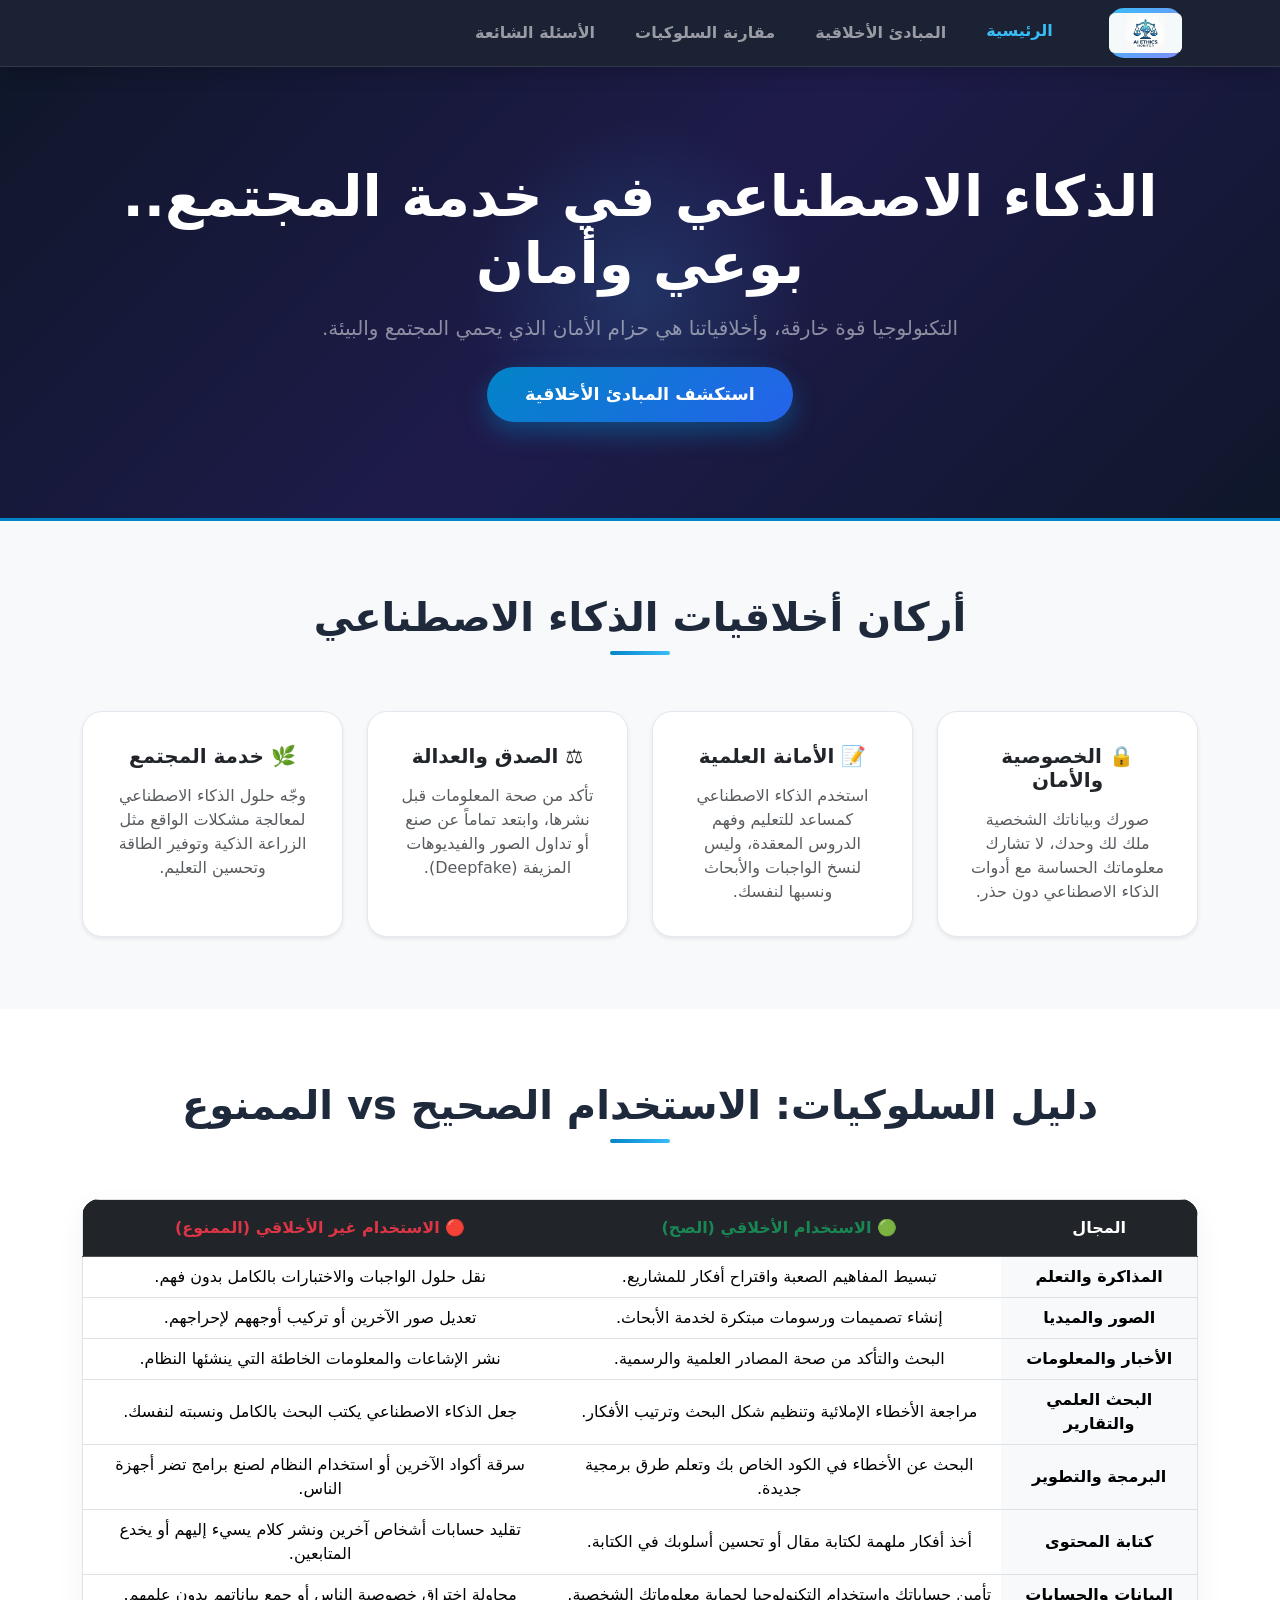
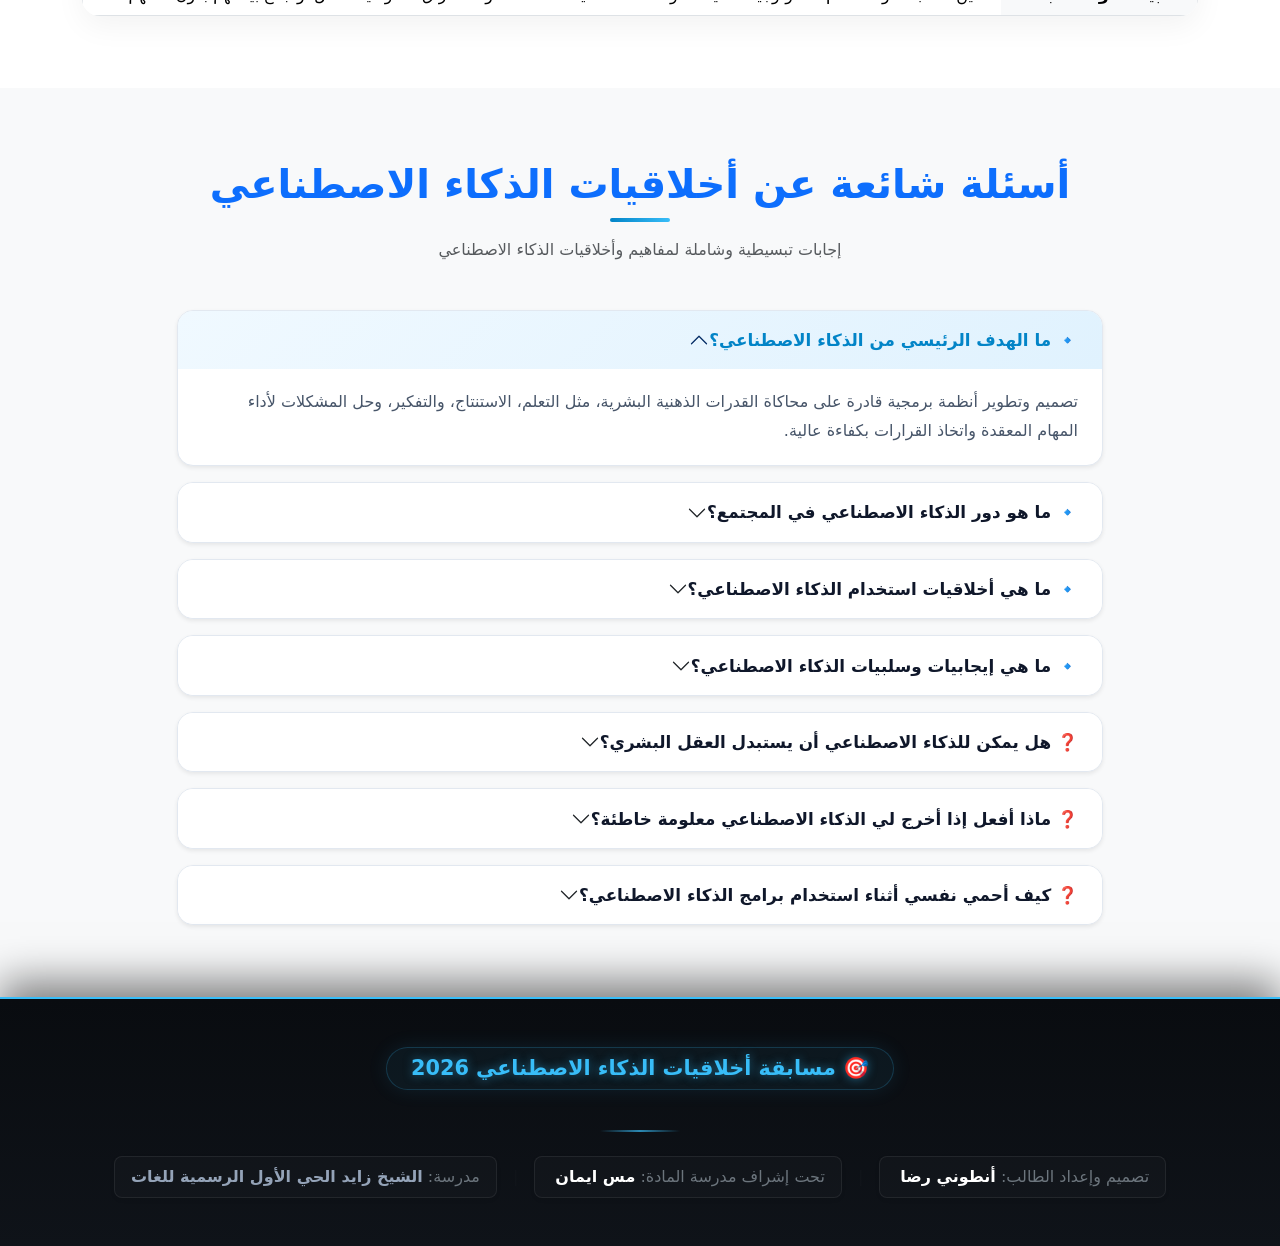
==== commit c392c381: "Add files via upload" ====
--- a/index.html
+++ b/index.html
@@ -19,7 +19,6 @@
         <!-- اللوجو مع اسم الموقع -->
         <a class="navbar-brand fw-bold d-flex align-items-center gap-2" href="#home">
             <img src="img/1dabd346-ee70-464e-b8fa-806f057bb779.jpeg" alt="شعار ذكاء بأخلاق" height="40" class="d-inline-block align-text-top rounded">
-            <span>أخلاقيات الذكاء الاصطناعي</span>
         </a>
 
         <button class="navbar-toggler border-0" type="button" data-bs-toggle="collapse" data-bs-target="#navbarNav">
